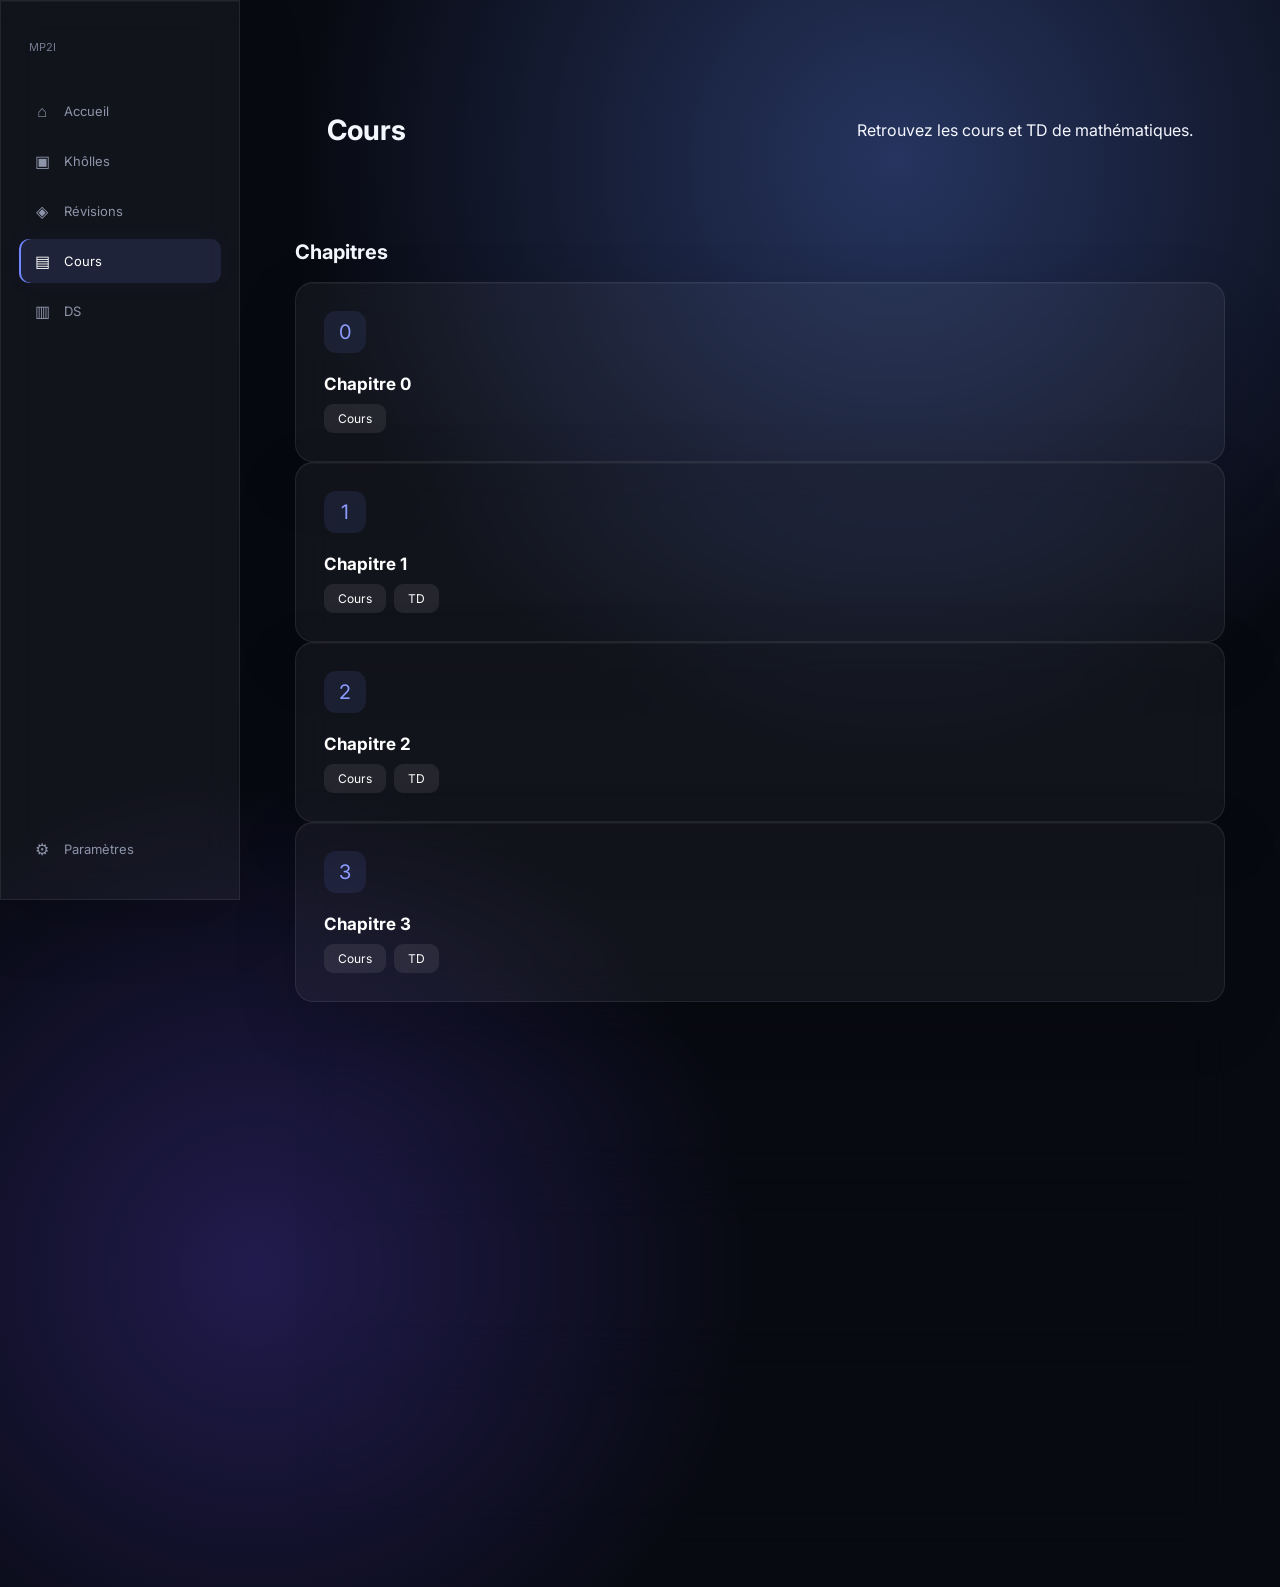
==== cours.html @ 66162365 "Finalisation de la mise à jour des cours de maths." ====
<!DOCTYPE html>
<html lang="fr">
<head>
    <meta charset="UTF-8">
    <meta name="viewport" content="width=device-width, initial-scale=1.0">
    <title>Cours — MP2I</title>
    <link rel="stylesheet" href="style.css">
</head>

<body>

    <aside class="sidebar glass">

        <div class="logo">
            <span>MP2I</span>
        </div>

        <nav>

            <a href="index.html">
                <span>⌂</span>
                Accueil
            </a>

            <a href="kholle.html">
                <span>▣</span>
                Khôlles
            </a>

            <a href="revisions.html">
                <span>◈</span>
                Révisions
            </a>

            <a class="active" href="cours.html">
                <span>▤</span>
                Cours
            </a>

            <a href="ds.html">
                <span>▥</span>
                DS
            </a>

        </nav>

        <div class="sidebar-bottom">

            <a href="#" id="settingsButton">
                <span>⚙</span>
                Paramètres
            </a>

        </div>

    </aside>


    <main class="main-content">

        <div class="welcome">
            <h1>Cours</h1>
            <p>
                Retrouvez les cours et TD de mathématiques.
            </p>
        </div>

        <section>

            <div class="section-header">
                <h2>Chapitres</h2>
            </div>

            <div id="cours-container" class="dashboard-grid">

                <div class="glass loading-card">
                    Chargement des cours...
                </div>

            </div>

        </section>

    </main>


    <div id="themePanel" class="theme-panel glass">

        <h3>Thème</h3>

        <button onclick="setTheme('purple')">
            <span class="theme-dot purple"></span>
            Violet
        </button>

        <button onclick="setTheme('red')">
            <span class="theme-dot red"></span>
            Rouge
        </button>

        <button onclick="setTheme('green')">
            <span class="theme-dot green"></span>
            Vert
        </button>

    </div>


    <script>

        const settingsButton =
            document.getElementById("settingsButton");

        const themePanel =
            document.getElementById("themePanel");


        if (settingsButton && themePanel) {

            settingsButton.addEventListener(
                "click",
                function(event) {

                    event.preventDefault();

                    themePanel.classList.toggle("show");

                }
            );

        }


        function setTheme(theme) {

            document.body.classList.remove(
                "theme-purple",
                "theme-red",
                "theme-green"
            );

            document.body.classList.add(
                "theme-" + theme
            );

            localStorage.setItem(
                "theme",
                theme
            );

        }


        const savedTheme =
            localStorage.getItem("theme") || "purple";

        setTheme(savedTheme);


        /*
         * CHARGEMENT DES COURS
         */

        const container =
            document.getElementById("cours-container");


        fetch("programmes/cours/cours.json")

            .then(response => {

                if (!response.ok) {

                    throw new Error(
                        "cours.json introuvable"
                    );

                }

                return response.json();

            })

            .then(data => {

                container.innerHTML = "";


                if (
                    !data.programmes ||
                    data.programmes.length === 0
                ) {

                    container.innerHTML = `
                        <div class="glass loading-card">
                            Aucun cours disponible.
                        </div>
                    `;

                    return;

                }


                /*
                 * Regrouper les documents
                 * par chapitre
                 */

                const chapitres = {};


                data.programmes.forEach(
                    document => {

                        const chapitre =
                            document.chapitre;

                        if (!chapitres[chapitre]) {

                            chapitres[chapitre] = {};

                        }

                        chapitres[chapitre][
                            document.type
                        ] = document.url;

                    }
                );


                /*
                 * Trier les chapitres
                 */

                const liste =
                    Object.keys(chapitres)
                    .sort(
                        (a, b) => {

                            const numA =
                                parseInt(
                                    a.replace("ch", "")
                                );

                            const numB =
                                parseInt(
                                    b.replace("ch", "")
                                );

                            return numA - numB;

                        }
                    );


                /*
                 * Créer les cartes
                 */

                liste.forEach(
                    chapitre => {

                        const numero =
                            parseInt(
                                chapitre.replace("ch", "")
                            );


                        const card =
                            document.createElement("div");

                        card.className =
                            "dashboard-card glass";


                        card.innerHTML = `

                            <div class="card-icon">
                                ${numero}
                            </div>

                            <div class="card-content">

                                <h3>
                                    Chapitre ${numero}
                                </h3>

                                <div class="course-buttons">

                                    ${
                                        chapitres[chapitre].cours
                                        ?
                                        `
                                        <a
                                            class="mini-button"
                                            href="${chapitres[chapitre].cours}"
                                            target="_blank"
                                        >
                                            Cours
                                        </a>
                                        `
                                        :
                                        ""
                                    }

                                    ${
                                        chapitres[chapitre].td
                                        ?
                                        `
                                        <a
                                            class="mini-button"
                                            href="${chapitres[chapitre].td}"
                                            target="_blank"
                                        >
                                            TD
                                        </a>
                                        `
                                        :
                                        ""
                                    }

                                </div>

                            </div>

                        `;


                        container.appendChild(card);

                    }
                );

            })

            .catch(error => {

                console.error(error);

                container.innerHTML = `

                    <div class="glass loading-card">

                        Impossible de charger
                        les cours.

                    </div>

                `;

            });

    </script>

</body>
</html>
---- style.css ----
@import url('https://fonts.googleapis.com/css2?family=Inter:wght@400;500;600;700&display=swap');


* {
    box-sizing: border-box;
    margin: 0;
    padding: 0;
}


body {
    min-height: 100vh;

    font-family: "Inter", sans-serif;
    color: #f5f7ff;

    background:
        radial-gradient(circle at 70% 10%, #26345f 0%, transparent 35%),
        radial-gradient(circle at 20% 80%, #211b4d 0%, transparent 30%),
        #080a12;

    display: flex;
}


/* =========================
   SIDEBAR
========================= */

.sidebar {
    width: 240px;
    height: 100vh;

    position: fixed;
    left: 0;
    top: 0;

    padding: 28px 18px;

    background: rgba(8, 10, 18, 0.72);
    border-right: 1px solid rgba(255, 255, 255, 0.08);

    backdrop-filter: blur(20px);

    display: flex;
    flex-direction: column;
}


.logo {
    display: flex;
    align-items: center;
    gap: 12px;

    padding: 8px 10px 35px;
}


.logo-icon {
    width: 38px;
    height: 38px;

    display: grid;
    place-items: center;

    border-radius: 11px;

    background: linear-gradient(135deg, #7187ff, #8d5cff);

    font-weight: 700;

    box-shadow: 0 0 25px rgba(113, 135, 255, 0.3);
}


.logo strong {
    display: block;
    font-size: 15px;
}


.logo span {
    display: block;

    margin-top: 3px;

    font-size: 11px;
    color: #737a91;
}


nav {
    display: flex;
    flex-direction: column;
    gap: 6px;
}


nav a,
.sidebar-bottom a {
    display: flex;
    align-items: center;
    gap: 13px;

    padding: 12px 14px;

    border-radius: 10px;

    color: #8e94aa;
    text-decoration: none;

    font-size: 13px;

    transition: 0.2s;
}


nav a span,
.sidebar-bottom span {
    width: 18px;

    text-align: center;

    font-size: 16px;
}


nav a:hover,
.sidebar-bottom a:hover {
    background: rgba(255, 255, 255, 0.05);
    color: white;
}


nav a.active {
    color: white;

    background: rgba(113, 135, 255, 0.13);

    box-shadow:
        inset 2px 0 0 #7187ff,
        0 0 25px rgba(113, 135, 255, 0.04);
}


.sidebar-bottom {
    margin-top: auto;
}


/* =========================
   MAIN
========================= */

main {
    width: calc(100% - 240px);

    margin-left: 240px;

    padding: 45px 55px;

    max-width: 1400px;
}


.topbar {
    display: flex;
    align-items: center;
    justify-content: space-between;

    margin-bottom: 35px;
}


.eyebrow {
    margin-bottom: 7px;

    font-size: 10px;
    font-weight: 600;

    letter-spacing: 2px;

    color: #727a94;
}


h1 {
    font-size: 28px;
}


.profile {
    display: flex;
    align-items: center;
    gap: 10px;

    color: #b7bdd0;

    font-size: 13px;
}


.avatar {
    width: 35px;
    height: 35px;

    display: grid;
    place-items: center;

    border-radius: 50%;

    background: linear-gradient(135deg, #7187ff, #8d5cff);

    font-weight: 600;
}


/* =========================
   GLASS
========================= */

.glass {
    background: rgba(255, 255, 255, 0.045);

    border: 1px solid rgba(255, 255, 255, 0.08);

    backdrop-filter: blur(20px);

    box-shadow:
        0 20px 60px rgba(0, 0, 0, 0.18),
        inset 0 1px rgba(255, 255, 255, 0.03);
}


/* =========================
   WELCOME
========================= */

.welcome {
    min-height: 170px;

    padding: 32px;

    border-radius: 20px;

    display: flex;
    align-items: center;
    justify-content: space-between;

    margin-bottom: 25px;
}


.welcome h2 {
    font-size: 22px;

    margin-bottom: 10px;
}


.muted {
    color: #7f869c;
    font-size: 13px;
}


.status {
    padding: 9px 14px;

    border-radius: 30px;

    background: rgba(113, 135, 255, 0.1);

    color: #9aa9ff;

    font-size: 11px;
}


.status span {
    display: inline-block;

    width: 6px;
    height: 6px;

    margin-right: 6px;

    border-radius: 50%;

    background: #7187ff;

    box-shadow: 0 0 10px #7187ff;
}


/* =========================
   CARDS
========================= */

.grid {
    display: grid;

    grid-template-columns: repeat(2, 1fr);

    gap: 18px;
}


.dashboard-card {
    min-height: 180px;

    padding: 28px;
    padding-right: 55px;

    border-radius: 18px;

    text-decoration: none;
    color: white;

    position: relative;

    display: flex;
    flex-direction: column;
    justify-content: space-between;

    transition:
        transform 0.25s,
        background 0.25s,
        border-color 0.25s;
}


.dashboard-card:hover {
    transform: translateY(-4px);

    background: rgba(255, 255, 255, 0.075);

    border-color: rgba(113, 135, 255, 0.35);
}


.card-icon {
    width: 42px;
    height: 42px;

    display: grid;
    place-items: center;

    border-radius: 12px;

    background: rgba(113, 135, 255, 0.1);

    color: #8d9cff;

    font-size: 20px;
}


.dashboard-card h3 {
    margin-bottom: 7px;

    font-size: 17px;
}


.dashboard-card p {
    max-width: 300px;

    color: #777f95;

    font-size: 12px;
    line-height: 1.6;
}


.arrow {
    position: absolute;

    right: 25px;
    bottom: 25px;

    color: #656d84;

    font-size: 20px;

    transition: 0.2s;
}


.dashboard-card:hover .arrow {
    color: #9aa9ff;
    transform: translateX(4px);
}


/* =========================
   FOOTER
========================= */

footer {
    margin-top: 40px;

    text-align: center;

    color: #4e5569;

    font-size: 10px;
}


/* =========================
   MOBILE
========================= */

@media (max-width: 700px) {

    .sidebar {
        width: 70px;

        padding: 20px 10px;
    }

    .logo {
        justify-content: center;
        padding-bottom: 25px;
    }

    .logo > div:not(.logo-icon) {
        display: none;
    }

    nav a,
    .sidebar-bottom a {
        justify-content: center;
        padding: 13px;
    }

    nav a {
        font-size: 0;
    }

    nav a span {
        font-size: 17px;
    }

    .sidebar-bottom a {
        font-size: 0;
    }

    main {
        width: calc(100% - 70px);

        margin-left: 70px;

        padding: 25px 18px;
    }

    .topbar {
        margin-bottom: 25px;
    }

    h1 {
        font-size: 22px;
    }

    .profile span {
        display: none;
    }

    .welcome {
        padding: 24px;

        align-items: flex-start;
        gap: 20px;

        flex-direction: column;
    }

    .welcome h2 {
        font-size: 18px;
    }

    .grid {
        grid-template-columns: 1fr;
    }

    .dashboard-card {
        min-height: 160px;
    }
}
    /* =========================
   THEMES
========================= */

body.theme-red {
    background:
        radial-gradient(circle at 70% 10%, #5f2626 0%, transparent 35%),
        radial-gradient(circle at 20% 80%, #4d1b2b 0%, transparent 30%),
        #080a12;
}

body.theme-red .logo-icon {
    background: linear-gradient(135deg, #ff6262, #ff3d81);
}

body.theme-red nav a.active {
    background: rgba(255, 80, 80, 0.13);
    box-shadow:
        inset 2px 0 0 #ff6262,
        0 0 25px rgba(255, 80, 80, 0.04);
}

body.theme-red .card-icon {
    background: rgba(255, 80, 80, 0.1);
    color: #ff8585;
}

body.theme-red .dashboard-card:hover {
    border-color: rgba(255, 80, 80, 0.35);
}

body.theme-red .status {
    background: rgba(255, 80, 80, 0.1);
    color: #ff9999;
}

body.theme-red .status span {
    background: #ff6262;
    box-shadow: 0 0 10px #ff6262;
}


/* VIOLET */

body.theme-purple {
    background:
        radial-gradient(circle at 70% 10%, #26345f 0%, transparent 35%),
        radial-gradient(circle at 20% 80%, #211b4d 0%, transparent 30%),
        #080a12;
}


/* VERT */

body.theme-green {
    background:
        radial-gradient(circle at 70% 10%, #164b3d 0%, transparent 35%),
        radial-gradient(circle at 20% 80%, #183d32 0%, transparent 30%),
        #080a12;
}

body.theme-green .logo-icon {
    background: linear-gradient(135deg, #45d6a3, #21a179);
}

body.theme-green nav a.active {
    background: rgba(45, 210, 160, 0.13);
    box-shadow:
        inset 2px 0 0 #45d6a3,
        0 0 25px rgba(45, 210, 160, 0.04);
}

body.theme-green .card-icon {
    background: rgba(45, 210, 160, 0.1);
    color: #64ddb1;
}

body.theme-green .dashboard-card:hover {
    border-color: rgba(45, 210, 160, 0.35);
}

body.theme-green .status {
    background: rgba(45, 210, 160, 0.1);
    color: #6ee5bc;
}

body.theme-green .status span {
    background: #45d6a3;
    box-shadow: 0 0 10px #45d6a3;
}
.theme-panel {
    display: none;

    margin-top: 20px;
    padding: 22px;

    border-radius: 16px;

    max-width: 400px;
}

.theme-panel.show {
    display: block;
}

.theme-panel h3 {
    margin-bottom: 15px;
}

.theme-buttons {
    display: flex;
    gap: 10px;
    flex-wrap: wrap;
}

.theme-buttons button {
    display: flex;
    align-items: center;
    gap: 8px;

    padding: 9px 13px;

    border: 1px solid rgba(255,255,255,0.08);
    border-radius: 9px;

    background: rgba(255,255,255,0.04);

    color: #cdd1df;

    cursor: pointer;
}

.theme-buttons button:hover {
    background: rgba(255,255,255,0.09);
}

.theme-dot {
    width: 9px;
    height: 9px;
    border-radius: 50%;
}

.theme-dot.purple {
    background: #3a57f9;
}

.theme-dot.red {
    background: #da1c1c;
}

.theme-dot.green {
    background: #1ae19b;
}
.section-header {
    margin-bottom: 18px;
}

.section-header h2 {
    font-size: 20px;
}

.loading-card {
    padding: 28px;
    border-radius: 18px;
    color: #8e94aa;
    font-size: 13px;
}
.course-buttons {
    display: flex;
    gap: 8px;
    margin-top: 10px;
}

.mini-button {
    display: inline-flex;
    align-items: center;
    justify-content: center;

    padding: 7px 14px;

    border-radius: 9px;

    background: rgba(255, 255, 255, 0.08);

    color: white;

    text-decoration: none;

    font-size: 12px;

    transition: 0.2s;
}

.mini-button:hover {
    background: rgba(255, 255, 255, 0.16);
    transform: translateY(-1px);
}
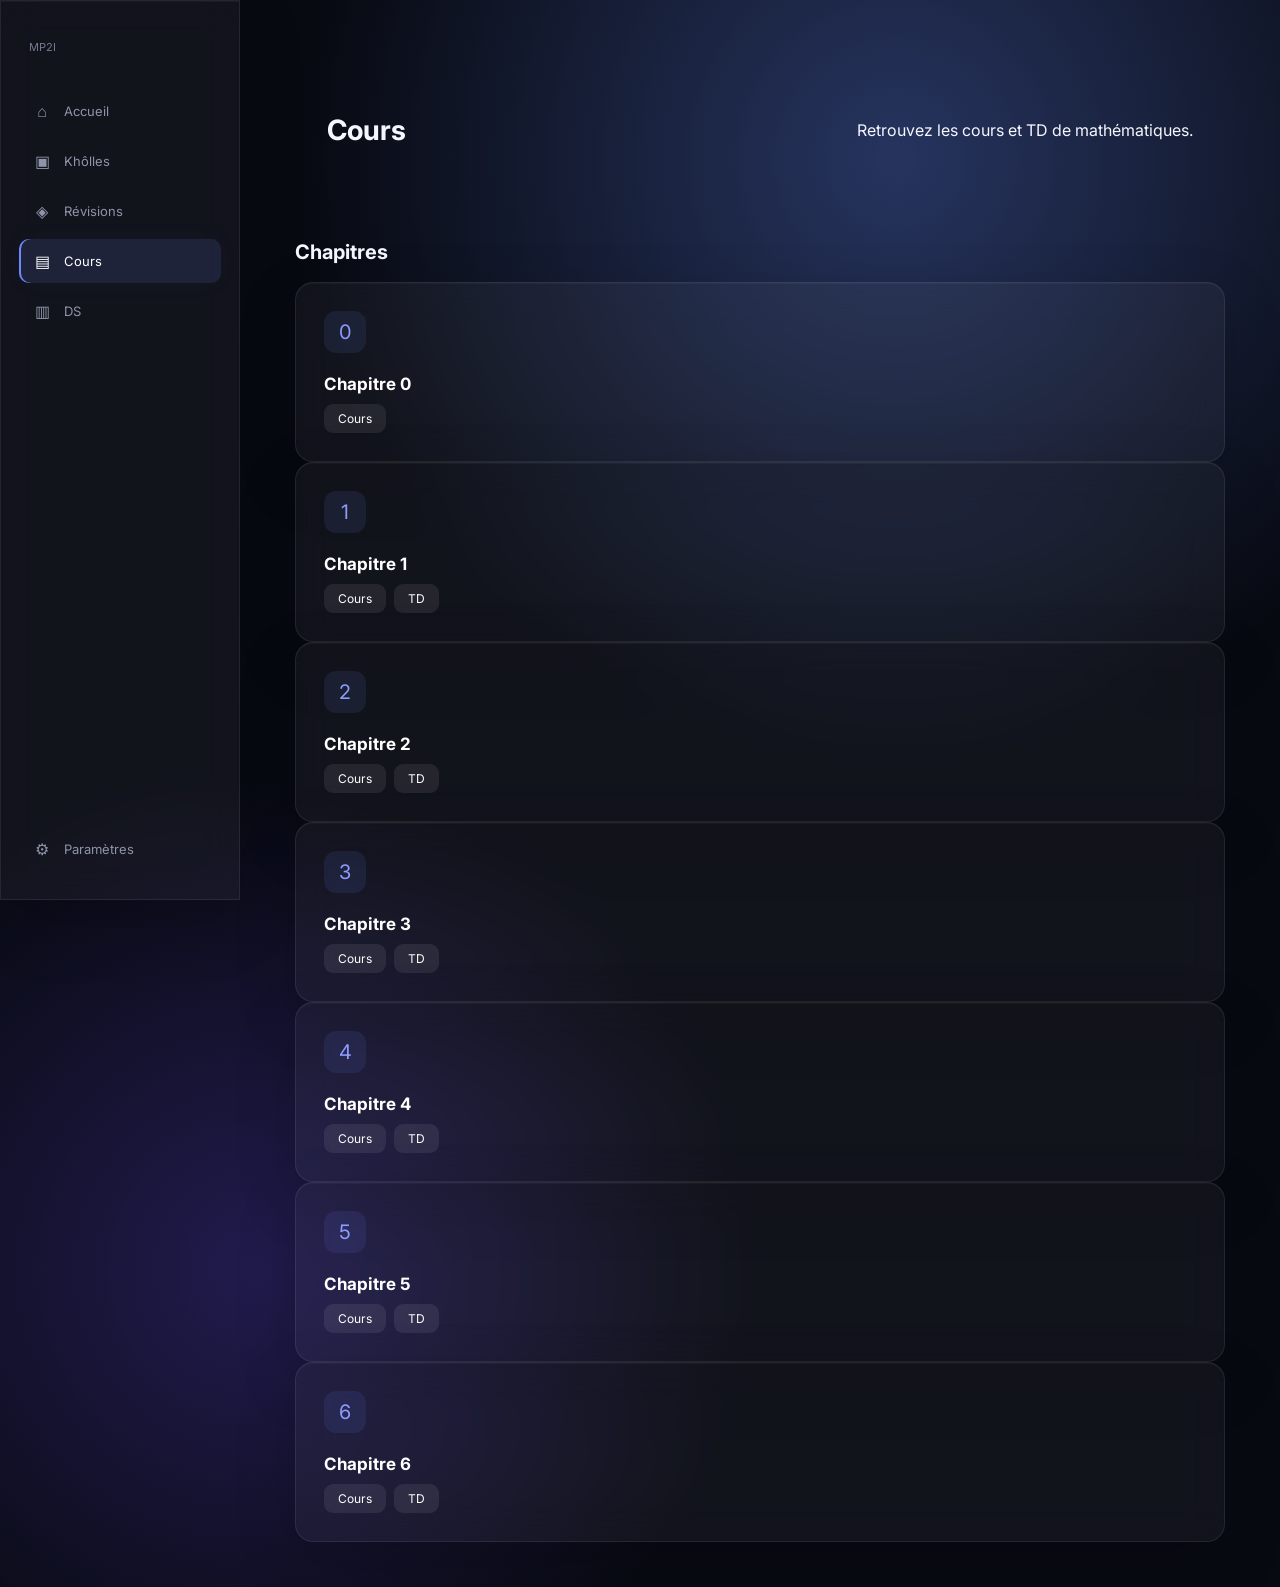
==== commit c7bcb0a1: "final fix ?" ====
--- a/cours.html
+++ b/cours.html
@@ -295,7 +295,7 @@
                                         `
                                         <a
                                             class="mini-button"
-                                            href="${chapitres[chapitre].cours}"
+                                            href="programmes/cours/${chapitres[chapitre].cours}"
                                             target="_blank"
                                         >
                                             Cours
@@ -311,7 +311,7 @@
                                         `
                                         <a
                                             class="mini-button"
-                                            href="${chapitres[chapitre].td}"
+                                            href="programmes/cours/${chapitres[chapitre].td}"
                                             target="_blank"
                                         >
                                             TD
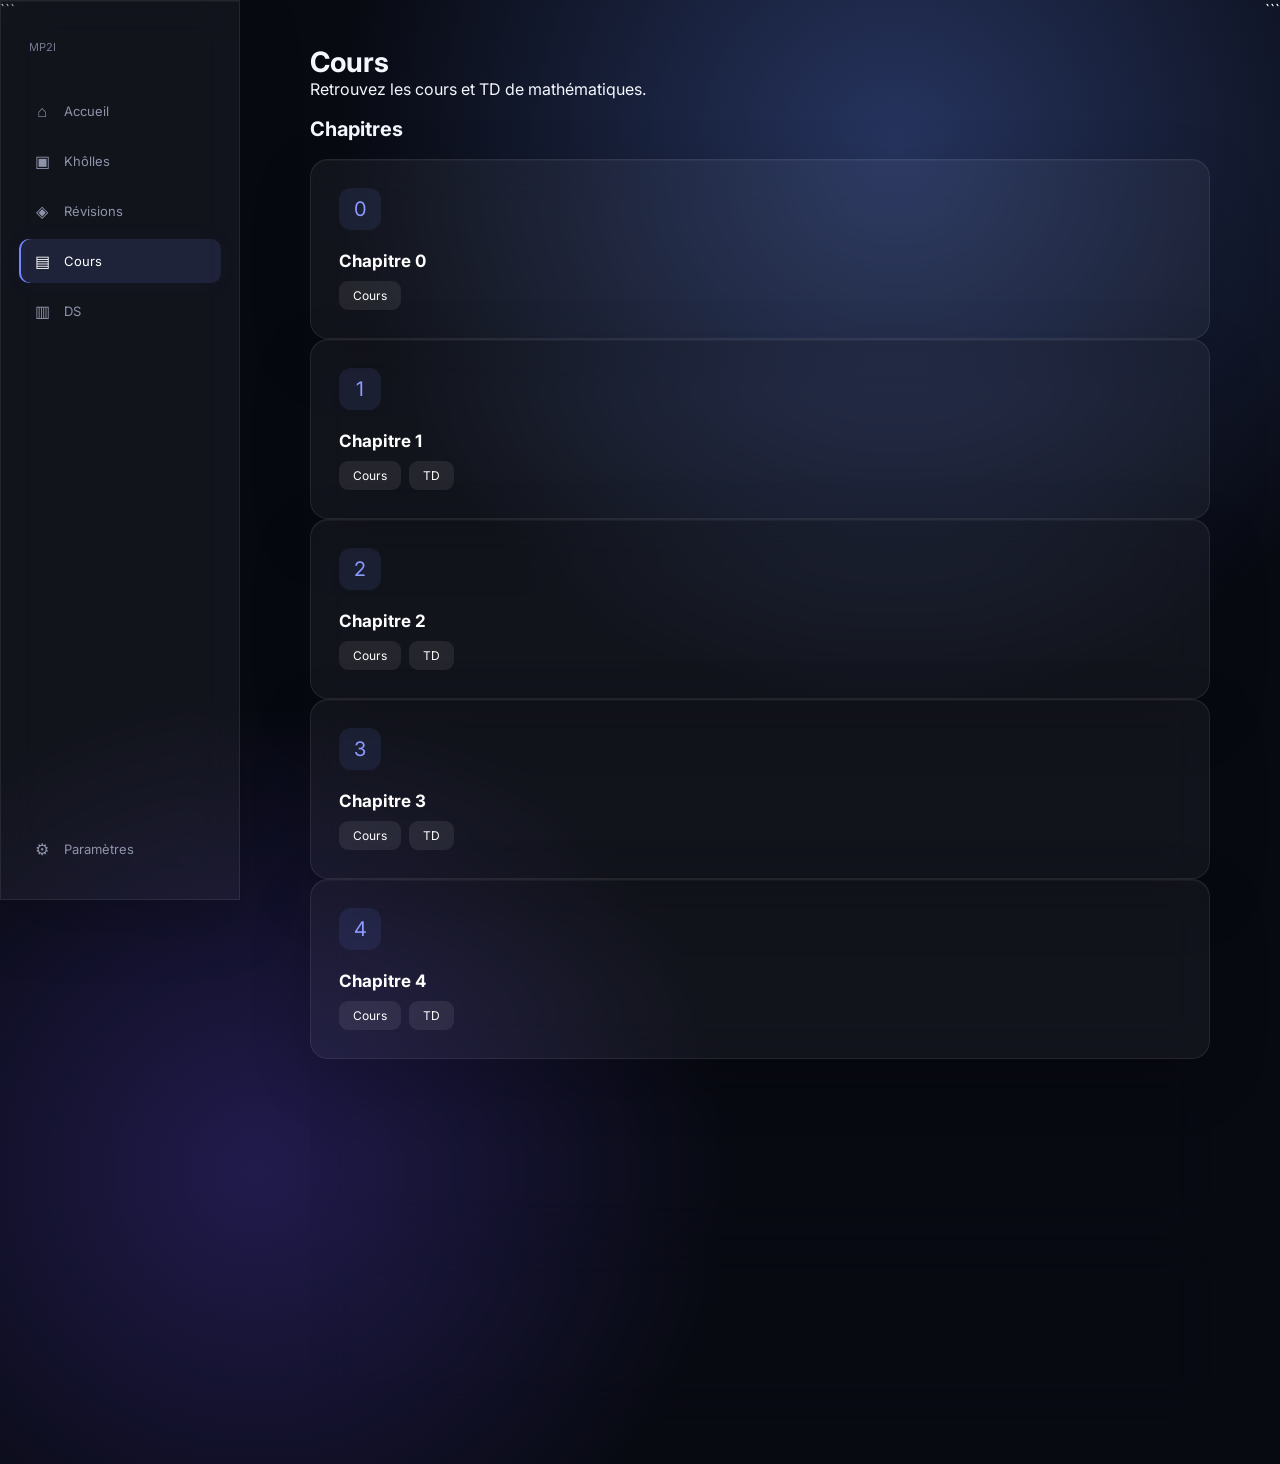
==== commit 13119259: "Style fixv1" ====
--- a/cours.html
+++ b/cours.html
@@ -1,4 +1,5 @@
 <!DOCTYPE html>
+
 <html lang="fr">
 <head>
     <meta charset="UTF-8">
@@ -9,350 +10,351 @@
 
 <body>
 
-    <aside class="sidebar glass">
-
-        <div class="logo">
-            <span>MP2I</span>
+```
+<aside class="sidebar glass">
+
+    <div class="logo">
+        <span>MP2I</span>
+    </div>
+
+    <nav>
+
+        <a href="index.html">
+            <span>⌂</span>
+            Accueil
+        </a>
+
+        <a href="kholle.html">
+            <span>▣</span>
+            Khôlles
+        </a>
+
+        <a href="revisions.html">
+            <span>◈</span>
+            Révisions
+        </a>
+
+        <a class="active" href="cours.html">
+            <span>▤</span>
+            Cours
+        </a>
+
+        <a href="ds.html">
+            <span>▥</span>
+            DS
+        </a>
+
+    </nav>
+
+    <div class="sidebar-bottom">
+
+        <a href="#" id="settingsButton">
+            <span>⚙</span>
+            Paramètres
+        </a>
+
+    </div>
+
+</aside>
+
+
+<main class="main-content">
+
+    <div class="section-header">
+        <h1>Cours</h1>
+        <p>Retrouvez les cours et TD de mathématiques.</p>
+    </div>
+
+
+    <section>
+
+        <div class="section-header">
+            <h2>Chapitres</h2>
         </div>
 
-        <nav>
-
-            <a href="index.html">
-                <span>⌂</span>
-                Accueil
-            </a>
-
-            <a href="kholle.html">
-                <span>▣</span>
-                Khôlles
-            </a>
-
-            <a href="revisions.html">
-                <span>◈</span>
-                Révisions
-            </a>
-
-            <a class="active" href="cours.html">
-                <span>▤</span>
-                Cours
-            </a>
-
-            <a href="ds.html">
-                <span>▥</span>
-                DS
-            </a>
-
-        </nav>
-
-        <div class="sidebar-bottom">
-
-            <a href="#" id="settingsButton">
-                <span>⚙</span>
-                Paramètres
-            </a>
+        <div id="cours-container" class="dashboard-grid">
+
+            <div class="glass loading-card">
+                Chargement des cours...
+            </div>
 
         </div>
 
-    </aside>
-
-
-    <main class="main-content">
-
-        <div class="welcome">
-            <h1>Cours</h1>
-            <p>
-                Retrouvez les cours et TD de mathématiques.
-            </p>
-        </div>
-
-        <section>
-
-            <div class="section-header">
-                <h2>Chapitres</h2>
-            </div>
-
-            <div id="cours-container" class="dashboard-grid">
-
-                <div class="glass loading-card">
-                    Chargement des cours...
-                </div>
-
-            </div>
-
-        </section>
-
-    </main>
-
-
-    <div id="themePanel" class="theme-panel glass">
-
-        <h3>Thème</h3>
-
-        <button onclick="setTheme('purple')">
-            <span class="theme-dot purple"></span>
-            Violet
-        </button>
-
-        <button onclick="setTheme('red')">
-            <span class="theme-dot red"></span>
-            Rouge
-        </button>
-
-        <button onclick="setTheme('green')">
-            <span class="theme-dot green"></span>
-            Vert
-        </button>
-
-    </div>
-
-
-    <script>
-
-        const settingsButton =
-            document.getElementById("settingsButton");
-
-        const themePanel =
-            document.getElementById("themePanel");
-
-
-        if (settingsButton && themePanel) {
-
-            settingsButton.addEventListener(
-                "click",
-                function(event) {
-
-                    event.preventDefault();
-
-                    themePanel.classList.toggle("show");
+    </section>
+
+</main>
+
+
+<div id="themePanel" class="theme-panel glass">
+
+    <h3>Thème</h3>
+
+    <button onclick="setTheme('purple')">
+        <span class="theme-dot purple"></span>
+        Violet
+    </button>
+
+    <button onclick="setTheme('red')">
+        <span class="theme-dot red"></span>
+        Rouge
+    </button>
+
+    <button onclick="setTheme('green')">
+        <span class="theme-dot green"></span>
+        Vert
+    </button>
+
+</div>
+
+
+<script>
+
+    const settingsButton =
+        document.getElementById("settingsButton");
+
+    const themePanel =
+        document.getElementById("themePanel");
+
+
+    if (settingsButton && themePanel) {
+
+        settingsButton.addEventListener(
+            "click",
+            function(event) {
+
+                event.preventDefault();
+
+                themePanel.classList.toggle("show");
+
+            }
+        );
+
+    }
+
+
+    function setTheme(theme) {
+
+        document.body.classList.remove(
+            "theme-purple",
+            "theme-red",
+            "theme-green"
+        );
+
+        document.body.classList.add(
+            "theme-" + theme
+        );
+
+        localStorage.setItem(
+            "theme",
+            theme
+        );
+
+    }
+
+
+    const savedTheme =
+        localStorage.getItem("theme") || "purple";
+
+    setTheme(savedTheme);
+
+
+    /*
+     * CHARGEMENT DES COURS
+     */
+
+    const container =
+        document.getElementById("cours-container");
+
+
+    fetch("programmes/cours/cours.json")
+
+        .then(response => {
+
+            if (!response.ok) {
+
+                throw new Error(
+                    "cours.json introuvable"
+                );
+
+            }
+
+            return response.json();
+
+        })
+
+        .then(data => {
+
+            container.innerHTML = "";
+
+
+            if (
+                !data.programmes ||
+                data.programmes.length === 0
+            ) {
+
+                container.innerHTML = `
+                    <div class="glass loading-card">
+                        Aucun cours disponible.
+                    </div>
+                `;
+
+                return;
+
+            }
+
+
+            /*
+             * Regrouper les documents
+             * par chapitre
+             */
+
+            const chapitres = {};
+
+
+            data.programmes.forEach(
+                document => {
+
+                    const chapitre =
+                        document.chapitre;
+
+                    if (!chapitres[chapitre]) {
+
+                        chapitres[chapitre] = {};
+
+                    }
+
+                    chapitres[chapitre][
+                        document.type
+                    ] = document.url;
 
                 }
             );
 
-        }
-
-
-        function setTheme(theme) {
-
-            document.body.classList.remove(
-                "theme-purple",
-                "theme-red",
-                "theme-green"
-            );
-
-            document.body.classList.add(
-                "theme-" + theme
-            );
-
-            localStorage.setItem(
-                "theme",
-                theme
-            );
-
-        }
-
-
-        const savedTheme =
-            localStorage.getItem("theme") || "purple";
-
-        setTheme(savedTheme);
-
-
-        /*
-         * CHARGEMENT DES COURS
-         */
-
-        const container =
-            document.getElementById("cours-container");
-
-
-        fetch("programmes/cours/cours.json")
-
-            .then(response => {
-
-                if (!response.ok) {
-
-                    throw new Error(
-                        "cours.json introuvable"
-                    );
-
-                }
-
-                return response.json();
-
-            })
-
-            .then(data => {
-
-                container.innerHTML = "";
-
-
-                if (
-                    !data.programmes ||
-                    data.programmes.length === 0
-                ) {
-
-                    container.innerHTML = `
-                        <div class="glass loading-card">
-                            Aucun cours disponible.
-                        </div>
-                    `;
-
-                    return;
-
-                }
-
-
-                /*
-                 * Regrouper les documents
-                 * par chapitre
-                 */
-
-                const chapitres = {};
-
-
-                data.programmes.forEach(
-                    document => {
-
-                        const chapitre =
-                            document.chapitre;
-
-                        if (!chapitres[chapitre]) {
-
-                            chapitres[chapitre] = {};
-
-                        }
-
-                        chapitres[chapitre][
-                            document.type
-                        ] = document.url;
+
+            /*
+             * Trier les chapitres
+             */
+
+            const liste =
+                Object.keys(chapitres)
+                .sort(
+                    (a, b) => {
+
+                        const numA =
+                            parseInt(
+                                a.replace("ch", "")
+                            );
+
+                        const numB =
+                            parseInt(
+                                b.replace("ch", "")
+                            );
+
+                        return numA - numB;
 
                     }
                 );
 
 
-                /*
-                 * Trier les chapitres
-                 */
-
-                const liste =
-                    Object.keys(chapitres)
-                    .sort(
-                        (a, b) => {
-
-                            const numA =
-                                parseInt(
-                                    a.replace("ch", "")
-                                );
-
-                            const numB =
-                                parseInt(
-                                    b.replace("ch", "")
-                                );
-
-                            return numA - numB;
-
-                        }
-                    );
-
-
-                /*
-                 * Créer les cartes
-                 */
-
-                liste.forEach(
-                    chapitre => {
-
-                        const numero =
-                            parseInt(
-                                chapitre.replace("ch", "")
-                            );
-
-
-                        const card =
-                            document.createElement("div");
-
-                        card.className =
-                            "dashboard-card glass";
-
-
-                        card.innerHTML = `
-
-                            <div class="card-icon">
-                                ${numero}
+            /*
+             * Créer les cartes
+             */
+
+            liste.forEach(
+                chapitre => {
+
+                    const numero =
+                        parseInt(
+                            chapitre.replace("ch", "")
+                        );
+
+
+                    const card =
+                        document.createElement("div");
+
+                    card.className =
+                        "dashboard-card glass";
+
+
+                    card.innerHTML = `
+
+                        <div class="card-icon">
+                            ${numero}
+                        </div>
+
+                        <div class="card-content">
+
+                            <h3>
+                                Chapitre ${numero}
+                            </h3>
+
+                            <div class="course-buttons">
+
+                                ${
+                                    chapitres[chapitre].cours
+                                    ?
+                                    `
+                                    <a
+                                        class="mini-button"
+                                        href="programmes/cours/${chapitres[chapitre].cours}"
+                                        target="_blank"
+                                    >
+                                        Cours
+                                    </a>
+                                    `
+                                    :
+                                    ""
+                                }
+
+                                ${
+                                    chapitres[chapitre].td
+                                    ?
+                                    `
+                                    <a
+                                        class="mini-button"
+                                        href="programmes/cours/${chapitres[chapitre].td}"
+                                        target="_blank"
+                                    >
+                                        TD
+                                    </a>
+                                    `
+                                    :
+                                    ""
+                                }
+
                             </div>
 
-                            <div class="card-content">
-
-                                <h3>
-                                    Chapitre ${numero}
-                                </h3>
-
-                                <div class="course-buttons">
-
-                                    ${
-                                        chapitres[chapitre].cours
-                                        ?
-                                        `
-                                        <a
-                                            class="mini-button"
-                                            href="programmes/cours/${chapitres[chapitre].cours}"
-                                            target="_blank"
-                                        >
-                                            Cours
-                                        </a>
-                                        `
-                                        :
-                                        ""
-                                    }
-
-                                    ${
-                                        chapitres[chapitre].td
-                                        ?
-                                        `
-                                        <a
-                                            class="mini-button"
-                                            href="programmes/cours/${chapitres[chapitre].td}"
-                                            target="_blank"
-                                        >
-                                            TD
-                                        </a>
-                                        `
-                                        :
-                                        ""
-                                    }
-
-                                </div>
-
-                            </div>
-
-                        `;
-
-
-                        container.appendChild(card);
-
-                    }
-                );
-
-            })
-
-            .catch(error => {
-
-                console.error(error);
-
-                container.innerHTML = `
-
-                    <div class="glass loading-card">
-
-                        Impossible de charger
-                        les cours.
-
-                    </div>
-
-                `;
-
-            });
-
-    </script>
+                        </div>
+
+                    `;
+
+
+                    container.appendChild(card);
+
+                }
+            );
+
+        })
+
+        .catch(error => {
+
+            console.error(error);
+
+            container.innerHTML = `
+
+                <div class="glass loading-card">
+
+                    Impossible de charger
+                    les cours.
+
+                </div>
+
+            `;
+
+        });
+
+</script>
+```
 
 </body>
-</html>+</html>
--- a/style.css
+++ b/style.css
@@ -209,7 +209,7 @@
 
     border-radius: 50%;
 
-    background: linear-gradient(135deg, #7187ff, #8d5cff);
+    background: linear-gradient(135deg, #a00000, #ff0000);
 
     font-weight: 600;
 }
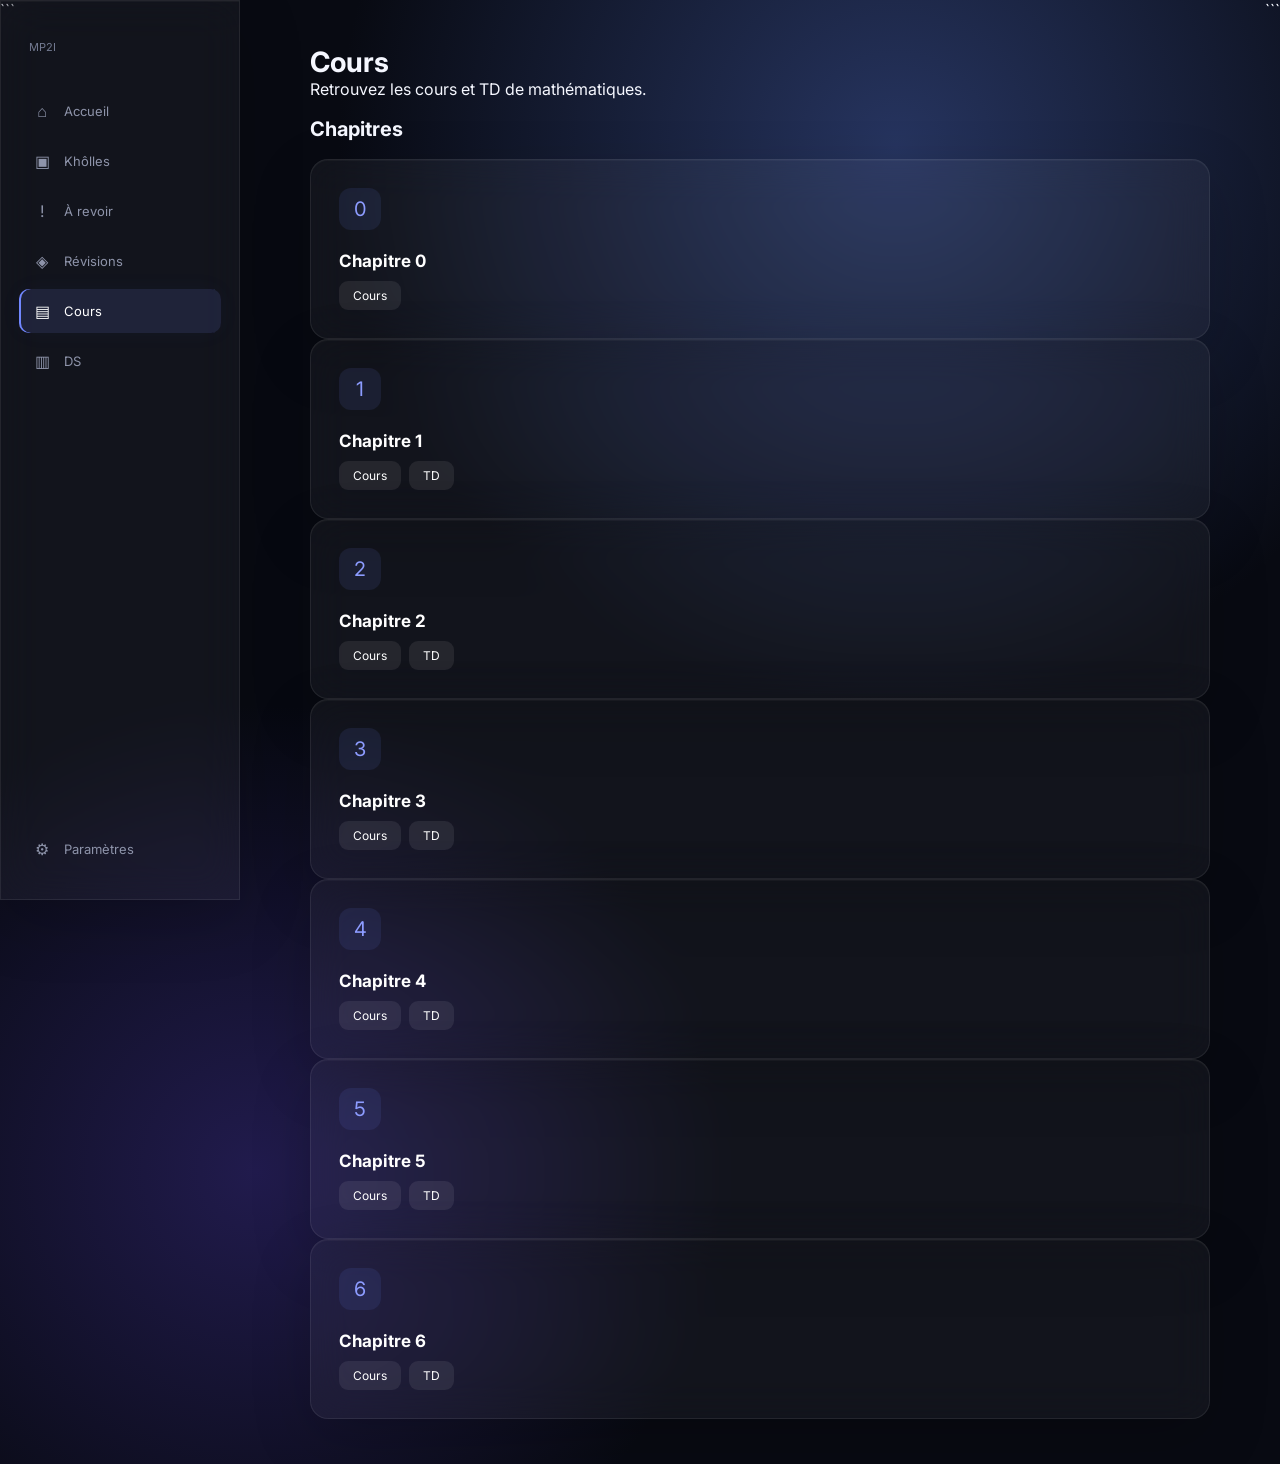
==== commit b5e7f349: "Added new "A revoir" feature to the dashboard menu" ====
--- a/cours.html
+++ b/cours.html
@@ -28,7 +28,10 @@
             <span>▣</span>
             Khôlles
         </a>
-
+        <a href="revoir.html">
+            <span>!</span>
+             À revoir
+        </a>
         <a href="revisions.html">
             <span>◈</span>
             Révisions
--- a/style.css
+++ b/style.css
@@ -684,4 +684,457 @@
 .mini-button:hover {
     background: rgba(255, 255, 255, 0.16);
     transform: translateY(-1px);
+}
+.global-search {
+    position: relative;
+    margin: 25px 0;
+}
+
+.global-search input {
+    width: 100%;
+    box-sizing: border-box;
+
+    padding: 14px 18px;
+
+    border: 1px solid rgba(255, 255, 255, 0.08);
+    border-radius: 14px;
+
+    background: rgba(255, 255, 255, 0.06);
+    backdrop-filter: blur(12px);
+
+    color: white;
+    font-size: 14px;
+
+    outline: none;
+}
+
+.global-search input::placeholder {
+    color: #8e94aa;
+}
+
+.global-search input:focus {
+    border-color: rgba(255, 255, 255, 0.18);
+}
+
+.search-results {
+    position: absolute;
+
+    top: calc(100% + 8px);
+    left: 0;
+    right: 0;
+
+    z-index: 100;
+
+    display: none;
+
+    max-height: 400px;
+    overflow-y: auto;
+
+    padding: 8px;
+
+    border-radius: 14px;
+
+    background: rgba(20, 20, 30, 0.95);
+    backdrop-filter: blur(20px);
+
+    border: 1px solid rgba(255, 255, 255, 0.08);
+}
+
+.search-results.show {
+    display: block;
+}
+
+.search-result {
+    display: flex;
+    align-items: center;
+    gap: 12px;
+
+    padding: 12px;
+
+    border-radius: 10px;
+
+    color: white;
+    text-decoration: none;
+
+    transition: 0.15s;
+}
+
+.search-result:hover {
+    background: rgba(255, 255, 255, 0.08);
+}
+
+.search-result-type {
+    font-size: 11px;
+    color: #8e94aa;
+}
+
+.search-result-title {
+    font-size: 14px;
+}
+/* ================================
+   MOBILE
+================================ */
+
+/* =========================
+   MOBILE
+========================= */
+
+@media screen and (max-width: 700px) {
+
+    html,
+    body {
+        width: 100%;
+        min-width: 0;
+        overflow-x: hidden;
+    }
+
+    body {
+        display: block;
+        padding-bottom: 78px;
+    }
+
+
+    /* =========================
+       CONTENU
+    ========================= */
+
+    main {
+        display: block;
+
+        width: 100%;
+        max-width: none;
+
+        margin: 0;
+        padding: 20px 14px 30px;
+    }
+
+
+    /* =========================
+       BARRE DE NAVIGATION
+    ========================= */
+
+    .sidebar {
+        position: fixed;
+
+        top: auto;
+        right: 0;
+        bottom: 0;
+        left: 0;
+
+        width: 100%;
+        height: 70px;
+
+        margin: 0;
+        padding: 5px 8px;
+
+        box-sizing: border-box;
+
+        display: block;
+
+        z-index: 9999;
+
+        background: rgba(8, 10, 18, 0.94);
+
+        border: 0;
+        border-top: 1px solid rgba(255, 255, 255, 0.08);
+
+        backdrop-filter: blur(20px);
+    }
+
+
+    /* Logo invisible */
+
+    .sidebar .logo {
+        display: none;
+    }
+
+
+    /* Navigation horizontale */
+
+    .sidebar nav {
+        width: 100%;
+        height: 60px;
+
+        display: flex;
+        flex-direction: row;
+
+        align-items: center;
+        justify-content: space-around;
+
+        gap: 2px;
+    }
+
+
+    .sidebar nav a {
+        width: auto;
+        height: 56px;
+
+        flex: 1;
+
+        display: flex;
+        flex-direction: column;
+
+        align-items: center;
+        justify-content: center;
+
+        gap: 4px;
+
+        padding: 4px;
+
+        border-radius: 12px;
+
+        font-size: 10px;
+
+        color: #8e94aa;
+    }
+
+
+    .sidebar nav a span {
+        width: auto;
+
+        font-size: 18px;
+
+        line-height: 1;
+    }
+
+
+    .sidebar nav a.active {
+        box-shadow: none;
+    }
+
+
+    /* Paramètres cachés */
+
+    .sidebar-bottom {
+        display: none;
+    }
+
+
+    /* =========================
+       HEADER
+    ========================= */
+
+    .topbar {
+        width: 100%;
+
+        margin-bottom: 20px;
+    }
+
+    h1 {
+        font-size: 23px;
+    }
+
+    .profile span {
+        display: none;
+    }
+
+
+    /* =========================
+       RECHERCHE
+    ========================= */
+
+    .global-search {
+        width: 100%;
+
+        margin: 0 0 18px;
+
+        position: relative;
+
+        z-index: 100;
+    }
+
+    .global-search input {
+        display: block;
+
+        width: 100%;
+        height: 48px;
+
+        padding: 0 15px;
+
+        box-sizing: border-box;
+
+        font-size: 16px;
+
+        border-radius: 13px;
+    }
+
+    .search-results {
+        position: absolute;
+
+        top: calc(100% + 7px);
+        left: 0;
+
+        width: 100%;
+
+        max-height: 320px;
+
+        overflow-y: auto;
+
+        z-index: 99999;
+    }
+
+
+    /* =========================
+       WELCOME
+    ========================= */
+
+    .welcome {
+        width: 100%;
+
+        min-height: auto;
+
+        padding: 20px;
+
+        margin-bottom: 18px;
+
+        flex-direction: column;
+
+        align-items: flex-start;
+
+        gap: 15px;
+    }
+
+    .welcome h2 {
+        font-size: 19px;
+    }
+
+
+    /* =========================
+       CARTES
+    ========================= */
+
+    .grid {
+        width: 100%;
+
+        display: grid;
+
+        grid-template-columns: 1fr;
+
+        gap: 12px;
+    }
+
+    .dashboard-card {
+        width: 100%;
+
+        min-height: 125px;
+
+        padding: 20px;
+
+        padding-right: 50px;
+    }
+
+    .dashboard-card h3 {
+        font-size: 16px;
+    }
+
+    .dashboard-card p {
+        font-size: 12px;
+    }
+
+    .arrow {
+        right: 18px;
+        bottom: 20px;
+    }
+
+
+    /* =========================
+       THÈME
+    ========================= */
+
+    .theme-panel {
+        position: fixed;
+
+        left: 14px;
+        right: 14px;
+        bottom: 82px;
+
+        width: auto;
+
+        z-index: 10000;
+    }
+
+
+    /* =========================
+       FOOTER
+    ========================= */
+
+    footer {
+        margin-bottom: 5px;
+    }
+}
+.revision-list {
+    display: flex;
+    flex-direction: column;
+    gap: 12px;
+}
+
+.revision-card {
+    display: flex;
+    align-items: center;
+    justify-content: space-between;
+    gap: 20px;
+    padding: 18px 20px;
+    border-radius: 16px;
+}
+
+.revision-main {
+    display: flex;
+    align-items: center;
+    gap: 14px;
+    min-width: 0;
+}
+
+.revision-main h3 {
+    margin: 0 0 5px;
+    font-size: 15px;
+}
+
+.revision-main p {
+    margin: 0;
+    color: #8e94aa;
+    font-size: 12px;
+}
+
+.revision-priority {
+    width: 9px;
+    height: 9px;
+    flex-shrink: 0;
+    border-radius: 50%;
+}
+
+.priority-1 {
+    background: #ff4d6d;
+}
+
+.priority-2 {
+    background: #f5b642;
+}
+
+.priority-3 {
+    background: #53d769;
+}
+
+.revision-actions {
+    display: flex;
+    align-items: center;
+    gap: 8px;
+    flex-shrink: 0;
+}
+
+@media screen and (max-width: 700px) {
+
+    .revision-card {
+        flex-direction: column;
+        align-items: stretch;
+        gap: 15px;
+    }
+
+    .revision-actions {
+        flex-wrap: wrap;
+    }
+
+    .revision-actions .mini-button {
+        flex: 1;
+    }
+
 }
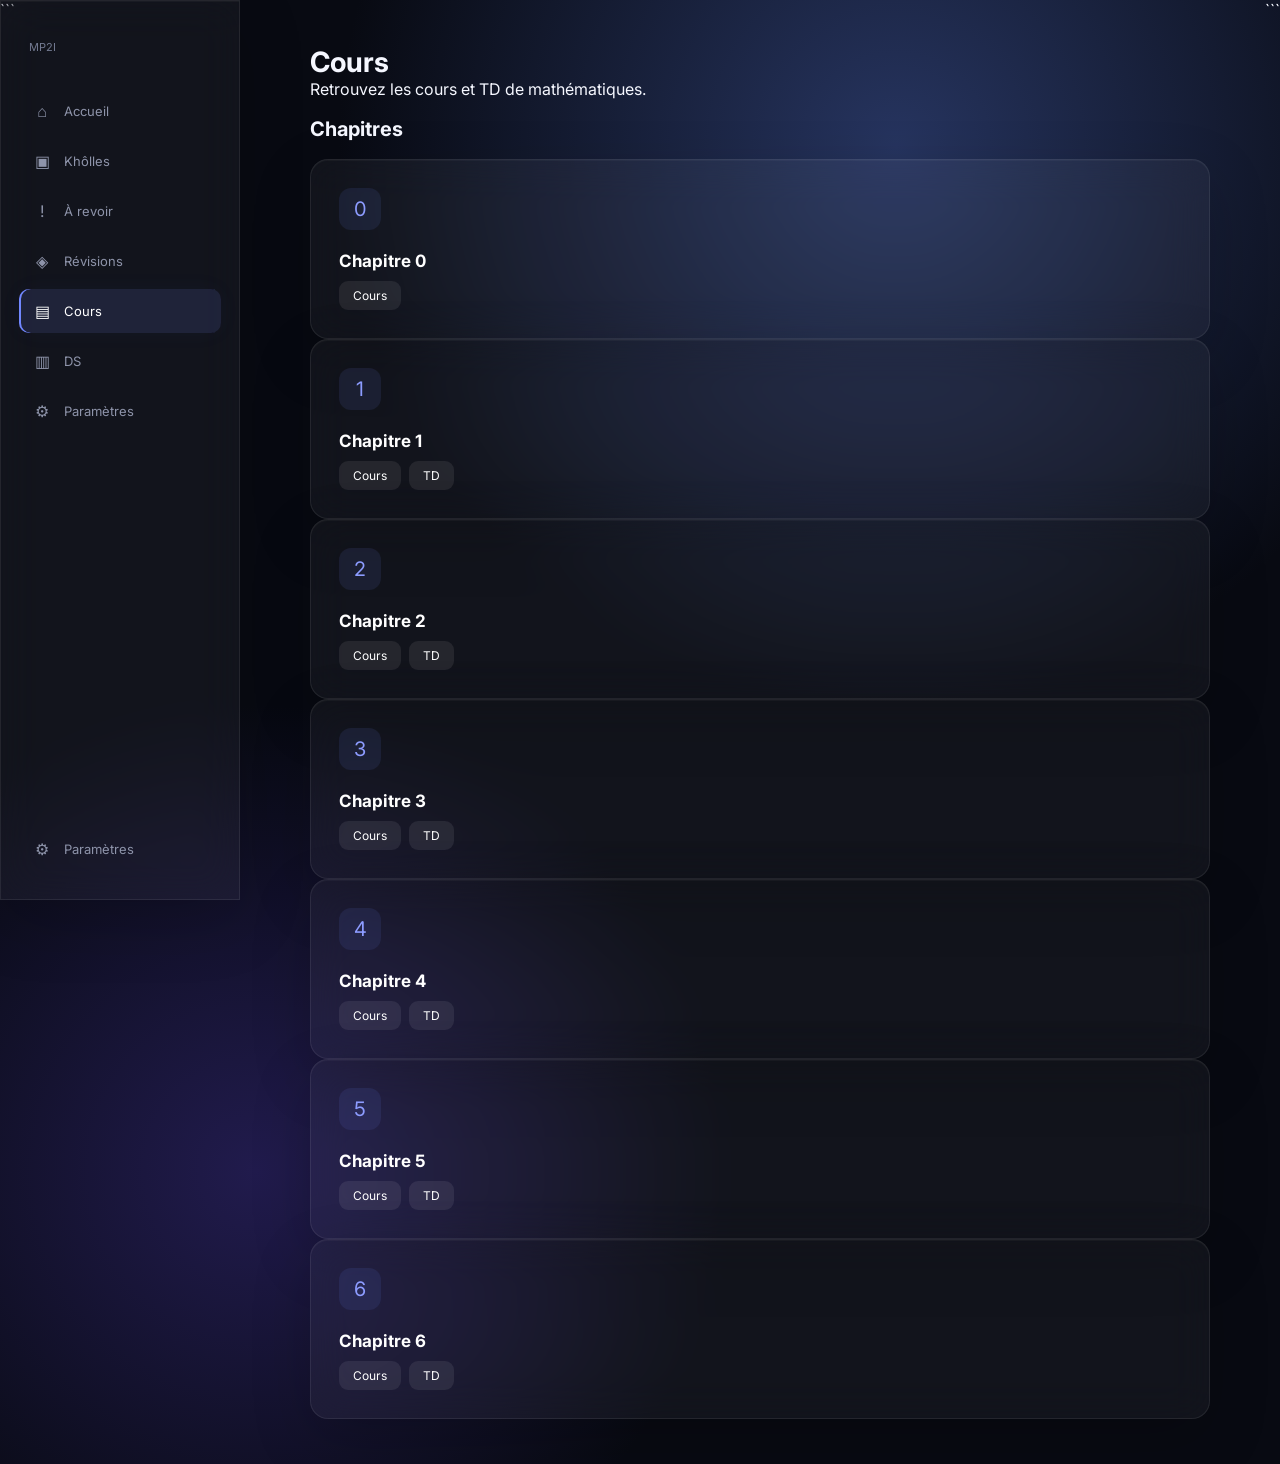
==== commit 24d3e047: "fixes to mobile UI" ====
--- a/cours.html
+++ b/cours.html
@@ -45,6 +45,11 @@
         <a href="ds.html">
             <span>▥</span>
             DS
+        </a>
+
+        <a href="#" id="mobileSettingsButton">
+                <span>⚙</span>
+                Paramètres
         </a>
 
     </nav>
--- a/style.css
+++ b/style.css
@@ -199,18 +199,30 @@
     font-size: 13px;
 }
 
-
+/* AVATAR */
+
+body.theme-purple .avatar {
+    background: linear-gradient(135deg, #8b5cf6, #6366f1);
+}
+
+body.theme-red .avatar {
+    background: linear-gradient(135deg, #ff6262, #ff3d81);
+}
+
+body.theme-green .avatar {
+    background: linear-gradient(135deg, #4ade80, #22c55e);
+}
 .avatar {
-    width: 35px;
-    height: 35px;
-
-    display: grid;
-    place-items: center;
-
+    width: 38px;
+    height: 38px;
     border-radius: 50%;
 
-    background: linear-gradient(135deg, #a00000, #ff0000);
-
+    display: flex;
+    align-items: center;
+    justify-content: center;
+
+    flex-shrink: 0;
+    color: white;
     font-weight: 600;
 }
 
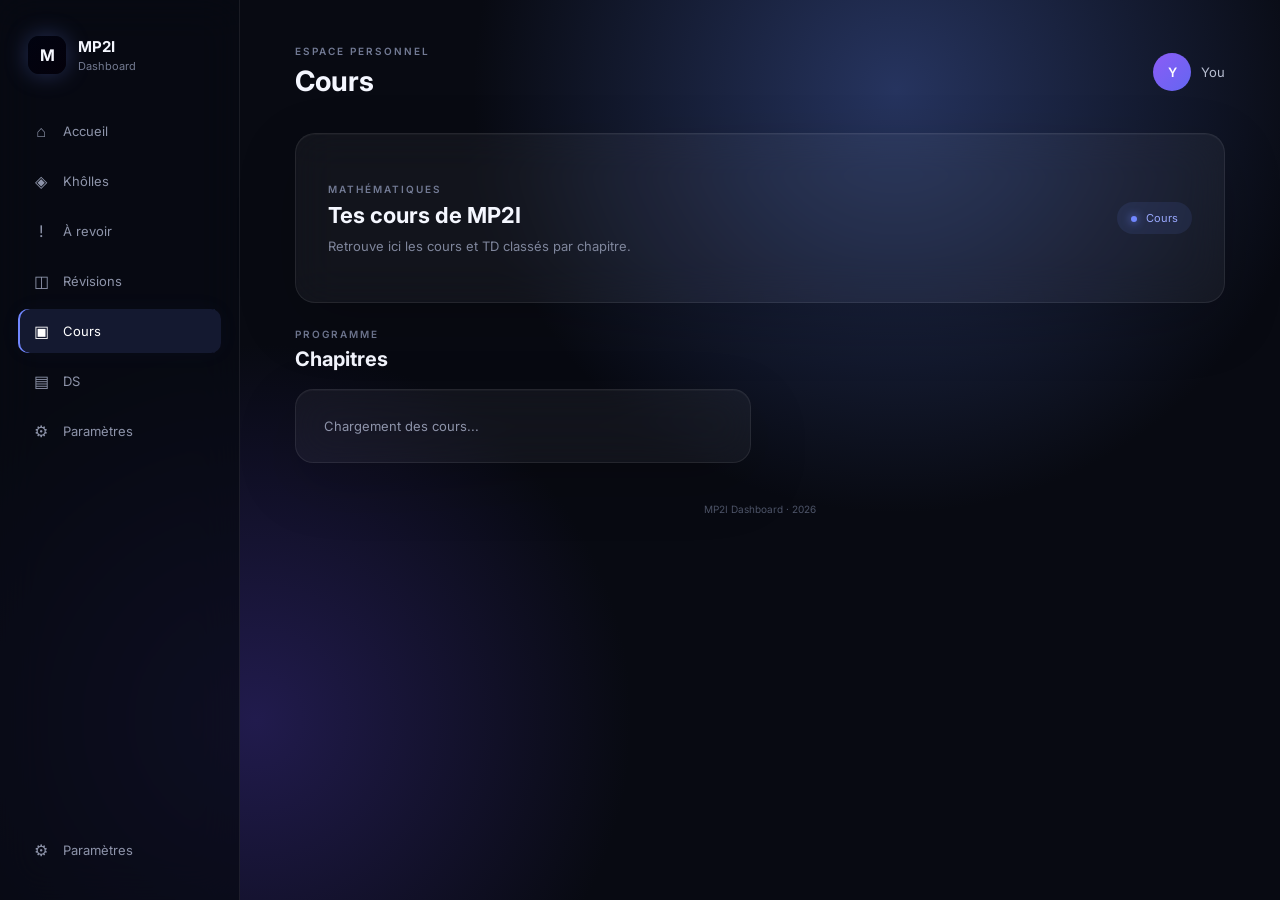
==== commit 79879e83: "Added a bunch  of new features, activity streak !!" ====
--- a/cours.html
+++ b/cours.html
@@ -1,180 +1,350 @@
 <!DOCTYPE html>
-
 <html lang="fr">
+
 <head>
     <meta charset="UTF-8">
     <meta name="viewport" content="width=device-width, initial-scale=1.0">
+
     <title>Cours — MP2I</title>
+
     <link rel="stylesheet" href="style.css">
 </head>
 
 <body>
 
-```
-<aside class="sidebar glass">
-
-    <div class="logo">
-        <span>MP2I</span>
-    </div>
-
-    <nav>
-
-        <a href="index.html">
-            <span>⌂</span>
-            Accueil
-        </a>
-
-        <a href="kholle.html">
-            <span>▣</span>
-            Khôlles
-        </a>
-        <a href="revoir.html">
-            <span>!</span>
-             À revoir
-        </a>
-        <a href="revisions.html">
-            <span>◈</span>
-            Révisions
-        </a>
-
-        <a class="active" href="cours.html">
-            <span>▤</span>
-            Cours
-        </a>
-
-        <a href="ds.html">
-            <span>▥</span>
-            DS
-        </a>
-
-        <a href="#" id="mobileSettingsButton">
+    <!-- ================================
+         SIDEBAR
+    ================================= -->
+
+    <aside class="sidebar">
+
+        <div class="logo">
+
+            <div class="logo-icon">
+                M
+            </div>
+
+            <div>
+                <strong>MP2I</strong>
+                <span>Dashboard</span>
+            </div>
+
+        </div>
+
+
+        <nav>
+
+            <a href="index.html">
+                <span>⌂</span>
+                Accueil
+            </a>
+
+            <a href="kholle.html">
+                <span>◈</span>
+                Khôlles
+            </a>
+
+            <a href="revoir.html">
+                <span>!</span>
+                À revoir
+            </a>
+
+            <a href="revisions.html">
+                <span>◫</span>
+                Révisions
+            </a>
+
+            <a class="active" href="cours.html">
+                <span>▣</span>
+                Cours
+            </a>
+
+            <a href="ds.html">
+                <span>▤</span>
+                DS
+            </a>
+
+            <a
+                href="#"
+                id="mobileSettingsButton"
+            >
                 <span>⚙</span>
                 Paramètres
-        </a>
-
-    </nav>
-
-    <div class="sidebar-bottom">
-
-        <a href="#" id="settingsButton">
-            <span>⚙</span>
-            Paramètres
-        </a>
+            </a>
+
+        </nav>
+
+
+        <div class="sidebar-bottom">
+
+            <a
+                href="#"
+                id="settingsButton"
+            >
+                <span>⚙</span>
+                Paramètres
+            </a>
+
+        </div>
+
+    </aside>
+
+
+    <!-- ================================
+         CONTENU
+    ================================= -->
+
+    <main>
+
+        <header class="topbar">
+
+            <div>
+
+                <p class="eyebrow">
+                    ESPACE PERSONNEL
+                </p>
+
+                <h1>
+                    Cours
+                </h1>
+
+            </div>
+
+
+            <div class="profile">
+
+                <div class="avatar">
+                    Y
+                </div>
+
+                <span>
+                    You
+                </span>
+
+            </div>
+
+        </header>
+
+
+        <!-- ================================
+             INTRODUCTION
+        ================================= -->
+
+        <section class="welcome glass">
+
+            <div>
+
+                <p class="eyebrow">
+                    MATHÉMATIQUES
+                </p>
+
+                <h2>
+                    Tes cours de MP2I
+                </h2>
+
+                <p class="muted">
+                    Retrouve ici les cours et TD
+                    classés par chapitre.
+                </p>
+
+            </div>
+
+
+            <div class="status">
+
+                <span></span>
+
+                Cours
+
+            </div>
+
+        </section>
+
+
+        <!-- ================================
+             CHAPITRES
+        ================================= -->
+
+        <section>
+
+            <div class="section-header">
+
+                <div>
+
+                    <p class="eyebrow">
+                        PROGRAMME
+                    </p>
+
+                    <h2>
+                        Chapitres
+                    </h2>
+
+                </div>
+
+            </div>
+
+
+            <div
+                id="cours-container"
+                class="grid"
+            >
+
+                <div class="glass loading-card">
+
+                    Chargement des cours...
+
+                </div>
+
+            </div>
+
+        </section>
+
+
+        <footer>
+            MP2I Dashboard · 2026
+        </footer>
+
+    </main>
+
+
+    <!-- ================================
+         PANNEAU THÈME
+    ================================= -->
+
+    <div
+        id="themePanel"
+        class="theme-panel glass"
+    >
+
+        <p class="eyebrow">
+            APPARENCE
+        </p>
+
+        <h3>
+            Thème
+        </h3>
+
+
+        <div class="theme-buttons">
+
+            <button
+                onclick="setTheme('purple')"
+            >
+                <span class="theme-dot purple"></span>
+                Violet
+            </button>
+
+
+            <button
+                onclick="setTheme('red')"
+            >
+                <span class="theme-dot red"></span>
+                Rouge
+            </button>
+
+
+            <button
+                onclick="setTheme('green')"
+            >
+                <span class="theme-dot green"></span>
+                Vert
+            </button>
+
+        </div>
 
     </div>
 
-</aside>
-
-
-<main class="main-content">
-
-    <div class="section-header">
-        <h1>Cours</h1>
-        <p>Retrouvez les cours et TD de mathématiques.</p>
-    </div>
-
-
-    <section>
-
-        <div class="section-header">
-            <h2>Chapitres</h2>
-        </div>
-
-        <div id="cours-container" class="dashboard-grid">
-
-            <div class="glass loading-card">
-                Chargement des cours...
-            </div>
-
-        </div>
-
-    </section>
-
-</main>
-
-
-<div id="themePanel" class="theme-panel glass">
-
-    <h3>Thème</h3>
-
-    <button onclick="setTheme('purple')">
-        <span class="theme-dot purple"></span>
-        Violet
-    </button>
-
-    <button onclick="setTheme('red')">
-        <span class="theme-dot red"></span>
-        Rouge
-    </button>
-
-    <button onclick="setTheme('green')">
-        <span class="theme-dot green"></span>
-        Vert
-    </button>
-
-</div>
-
-
-<script>
-
-    const settingsButton =
-        document.getElementById("settingsButton");
-
-    const themePanel =
-        document.getElementById("themePanel");
-
-
-    if (settingsButton && themePanel) {
-
-        settingsButton.addEventListener(
-            "click",
-            function(event) {
-
-                event.preventDefault();
-
-                themePanel.classList.toggle("show");
-
-            }
-        );
-
-    }
-
-
-    function setTheme(theme) {
-
-        document.body.classList.remove(
-            "theme-purple",
-            "theme-red",
-            "theme-green"
-        );
-
-        document.body.classList.add(
-            "theme-" + theme
-        );
-
-        localStorage.setItem(
-            "theme",
-            theme
-        );
-
-    }
-
-
-    const savedTheme =
-        localStorage.getItem("theme") || "purple";
-
-    setTheme(savedTheme);
-
-
-    /*
-     * CHARGEMENT DES COURS
-     */
-
-    const container =
-        document.getElementById("cours-container");
-
-
-    fetch("programmes/cours/cours.json")
+
+    <!-- ================================
+         SCRIPT
+    ================================= -->
+
+    <script src="script.js"></script>
+    <script src="activity.js"></script>
+
+
+    <script>
+
+        /*
+         * PARAMÈTRES
+         */
+
+        const settingsButton =
+            document.getElementById(
+                "settingsButton"
+            );
+
+        const themePanel =
+            document.getElementById(
+                "themePanel"
+            );
+
+
+        if (
+            settingsButton &&
+            themePanel
+        ) {
+
+            settingsButton.addEventListener(
+                "click",
+                function(event) {
+
+                    event.preventDefault();
+
+                    themePanel.classList.toggle(
+                        "show"
+                    );
+
+                }
+            );
+
+        }
+
+
+        /*
+         * PARAMÈTRES MOBILE
+         */
+
+        const mobileSettingsButton =
+            document.getElementById(
+                "mobileSettingsButton"
+            );
+
+
+        if (
+            mobileSettingsButton &&
+            themePanel
+        ) {
+
+            mobileSettingsButton.addEventListener(
+                "click",
+                function(event) {
+
+                    event.preventDefault();
+
+                    themePanel.classList.toggle(
+                        "show"
+                    );
+
+                }
+            );
+
+        }
+
+
+        /*
+         * CHARGEMENT DES COURS
+         */
+
+        const container =
+            document.getElementById(
+                "cours-container"
+            );
+
+
+        fetch(
+            "programmes/cours/cours.json"
+        )
 
         .then(response => {
 
@@ -201,9 +371,13 @@
             ) {
 
                 container.innerHTML = `
+
                     <div class="glass loading-card">
+
                         Aucun cours disponible.
+
                     </div>
+
                 `;
 
                 return;
@@ -212,8 +386,7 @@
 
 
             /*
-             * Regrouper les documents
-             * par chapitre
+             * Regrouper par chapitre
              */
 
             const chapitres = {};
@@ -225,11 +398,15 @@
                     const chapitre =
                         document.chapitre;
 
-                    if (!chapitres[chapitre]) {
+
+                    if (
+                        !chapitres[chapitre]
+                    ) {
 
                         chapitres[chapitre] = {};
 
                     }
+
 
                     chapitres[chapitre][
                         document.type
@@ -250,13 +427,21 @@
 
                         const numA =
                             parseInt(
-                                a.replace("ch", "")
+                                a.replace(
+                                    "ch",
+                                    ""
+                                )
                             );
+
 
                         const numB =
                             parseInt(
-                                b.replace("ch", "")
+                                b.replace(
+                                    "ch",
+                                    ""
+                                )
                             );
+
 
                         return numA - numB;
 
@@ -273,12 +458,18 @@
 
                     const numero =
                         parseInt(
-                            chapitre.replace("ch", "")
+                            chapitre.replace(
+                                "ch",
+                                ""
+                            )
                         );
 
 
                     const card =
-                        document.createElement("div");
+                        document.createElement(
+                            "div"
+                        );
+
 
                     card.className =
                         "dashboard-card glass";
@@ -287,44 +478,62 @@
                     card.innerHTML = `
 
                         <div class="card-icon">
-                            ${numero}
+
+                            ${String(numero).padStart(2, "0")}
+
                         </div>
 
-                        <div class="card-content">
+
+                        <div>
 
                             <h3>
                                 Chapitre ${numero}
                             </h3>
 
+                            <p>
+                                Cours et exercices
+                                disponibles.
+                            </p>
+
+
                             <div class="course-buttons">
 
                                 ${
-                                    chapitres[chapitre].cours
+                                    chapitres[
+                                        chapitre
+                                    ].cours
                                     ?
                                     `
-                                    <a
-                                        class="mini-button"
-                                        href="programmes/cours/${chapitres[chapitre].cours}"
-                                        target="_blank"
-                                    >
-                                        Cours
-                                    </a>
+
+                                        <a
+                                            class="mini-button"
+                                            href="programmes/cours/${chapitres[chapitre].cours}"
+                                            target="_blank"
+                                        >
+                                            Cours →
+                                        </a>
+
                                     `
                                     :
                                     ""
                                 }
 
+
                                 ${
-                                    chapitres[chapitre].td
+                                    chapitres[
+                                        chapitre
+                                    ].td
                                     ?
                                     `
-                                    <a
-                                        class="mini-button"
-                                        href="programmes/cours/${chapitres[chapitre].td}"
-                                        target="_blank"
-                                    >
-                                        TD
-                                    </a>
+
+                                        <a
+                                            class="mini-button"
+                                            href="programmes/cours/${chapitres[chapitre].td}"
+                                            target="_blank"
+                                        >
+                                            TD →
+                                        </a>
+
                                     `
                                     :
                                     ""
@@ -337,16 +546,20 @@
                     `;
 
 
-                    container.appendChild(card);
+                    container.appendChild(
+                        card
+                    );
 
                 }
             );
 
         })
 
+
         .catch(error => {
 
             console.error(error);
+
 
             container.innerHTML = `
 
@@ -361,8 +574,7 @@
 
         });
 
-</script>
-```
-
+    </script>
+<script src="activity.js"></script>
 </body>
-</html>
+</html>
--- a/style.css
+++ b/style.css
@@ -65,7 +65,7 @@
 
     border-radius: 11px;
 
-    background: linear-gradient(135deg, #7187ff, #8d5cff);
+    background: linear-gradient(135deg, #010310, #04010b);
 
     font-weight: 700;
 
@@ -1149,4 +1149,375 @@
         flex: 1;
     }
 
+}
+/* ========================================
+   CARTES DE COURS
+======================================== */
+
+#cours-container {
+    align-items: stretch;
+}
+
+
+#cours-container .dashboard-card {
+    min-height: 150px;
+
+    display: flex;
+    align-items: flex-start;
+
+    gap: 16px;
+
+    position: relative;
+
+    padding: 22px;
+
+    box-sizing: border-box;
+}
+
+
+#cours-container .dashboard-card h3 {
+    margin: 2px 0 7px;
+}
+
+
+#cours-container .dashboard-card p {
+    margin: 0;
+
+    color: #8e94aa;
+
+    font-size: 12px;
+}
+
+
+#cours-container .card-icon {
+    width: 42px;
+    height: 42px;
+
+    flex-shrink: 0;
+
+    display: flex;
+    align-items: center;
+    justify-content: center;
+
+    border-radius: 12px;
+
+    font-size: 13px;
+    font-weight: 600;
+}
+
+
+#cours-container .course-buttons {
+    display: flex;
+
+    gap: 8px;
+
+    margin-top: 16px;
+}
+
+
+#cours-container .mini-button {
+    padding: 8px 13px;
+
+    border-radius: 9px;
+
+    font-size: 11px;
+
+    transition:
+        background 0.2s,
+        transform 0.2s;
+}
+
+
+#cours-container .mini-button:hover {
+    transform: translateY(-1px);
+}
+
+
+/* ========================================
+   MOBILE
+======================================== */
+
+@media screen and (max-width: 700px) {
+
+    #cours-container {
+        grid-template-columns: 1fr;
+    }
+
+
+    #cours-container .dashboard-card {
+        min-height: 135px;
+
+        padding: 18px;
+    }
+
+
+    #cours-container .card-icon {
+        width: 38px;
+        height: 38px;
+
+        border-radius: 10px;
+    }
+
+
+    #cours-container .course-buttons {
+        margin-top: 13px;
+    }
+
+}
+/* ========================================
+   ACTIVITÉ
+======================================== */
+
+.activity-panel {
+    margin-top: 18px;
+    padding: 22px;
+    border-radius: 18px;
+}
+
+
+.activity-stats {
+    display: grid;
+    grid-template-columns:
+        repeat(4, 1fr);
+
+    gap: 12px;
+}
+
+
+.activity-stat {
+    display: flex;
+    align-items: center;
+    gap: 12px;
+
+    padding: 15px;
+
+    border-radius: 14px;
+
+    background:
+        rgba(255, 255, 255, 0.035);
+
+    border:
+        1px solid rgba(
+            255,
+            255,
+            255,
+            0.05
+        );
+}
+
+
+.activity-stat-icon {
+    display: flex;
+
+    align-items: center;
+    justify-content: center;
+
+    width: 38px;
+    height: 38px;
+
+    flex-shrink: 0;
+
+    border-radius: 11px;
+
+    background:
+        rgba(255, 255, 255, 0.06);
+
+    font-size: 18px;
+}
+
+
+.activity-stat strong {
+    display: block;
+
+    color: white;
+
+    font-size: 16px;
+
+    margin-bottom: 3px;
+}
+
+
+.activity-stat span:not(
+    .activity-stat-icon
+) {
+    display: block;
+
+    color: #8e94aa;
+
+    font-size: 11px;
+}
+
+
+/* ========================================
+   HEATMAP
+======================================== */
+
+.heatmap-wrapper {
+    margin-top: 25px;
+
+    overflow-x: auto;
+
+    padding-bottom: 5px;
+}
+
+
+.heatmap-title {
+    margin-bottom: 12px;
+
+    color: #8e94aa;
+
+    font-size: 12px;
+}
+
+
+.activity-heatmap {
+    display: grid;
+
+    grid-template-columns:
+        repeat(53, 1fr);
+
+    grid-template-rows:
+        repeat(7, 11px);
+
+    grid-auto-flow: column;
+
+    gap: 4px;
+
+    min-width: 620px;
+}
+
+
+.activity-cell {
+    width: 11px;
+    height: 11px;
+
+    border-radius: 3px;
+
+    box-sizing: border-box;
+
+    background:
+        rgba(255, 255, 255, 0.055);
+}
+
+
+/* Violet */
+
+body.theme-purple
+.activity-cell.activity-0 {
+    background:
+        rgba(139, 92, 246, 0.08);
+}
+
+body.theme-purple
+.activity-cell.activity-1 {
+    background:
+        rgba(139, 92, 246, 0.28);
+}
+
+body.theme-purple
+.activity-cell.activity-2 {
+    background:
+        rgba(139, 92, 246, 0.48);
+}
+
+body.theme-purple
+.activity-cell.activity-3 {
+    background:
+        rgba(139, 92, 246, 0.68);
+}
+
+body.theme-purple
+.activity-cell.activity-4 {
+    background:
+        rgba(139, 92, 246, 0.95);
+}
+
+
+/* Rouge */
+
+body.theme-red
+.activity-cell.activity-0 {
+    background:
+        rgba(255, 98, 98, 0.08);
+}
+
+body.theme-red
+.activity-cell.activity-1 {
+    background:
+        rgba(255, 98, 98, 0.28);
+}
+
+body.theme-red
+.activity-cell.activity-2 {
+    background:
+        rgba(255, 98, 98, 0.48);
+}
+
+body.theme-red
+.activity-cell.activity-3 {
+    background:
+        rgba(255, 98, 98, 0.68);
+}
+
+body.theme-red
+.activity-cell.activity-4 {
+    background:
+        rgba(255, 98, 98, 0.95);
+}
+
+
+/* Vert */
+
+body.theme-green
+.activity-cell.activity-0 {
+    background:
+        rgba(74, 222, 128, 0.08);
+}
+
+body.theme-green
+.activity-cell.activity-1 {
+    background:
+        rgba(74, 222, 128, 0.28);
+}
+
+body.theme-green
+.activity-cell.activity-2 {
+    background:
+        rgba(74, 222, 128, 0.48);
+}
+
+body.theme-green
+.activity-cell.activity-3 {
+    background:
+        rgba(74, 222, 128, 0.68);
+}
+
+body.theme-green
+.activity-cell.activity-4 {
+    background:
+        rgba(74, 222, 128, 0.95);
+}
+
+
+.heatmap-legend {
+    display: flex;
+
+    align-items: center;
+
+    justify-content: flex-end;
+
+    gap: 5px;
+
+    margin-top: 10px;
+
+    color: #8e94aa;
+
+    font-size: 10px;
+}
+
+
+.heatmap-legend .activity-cell {
+    display: block;
+
+    flex-shrink: 0;
 }
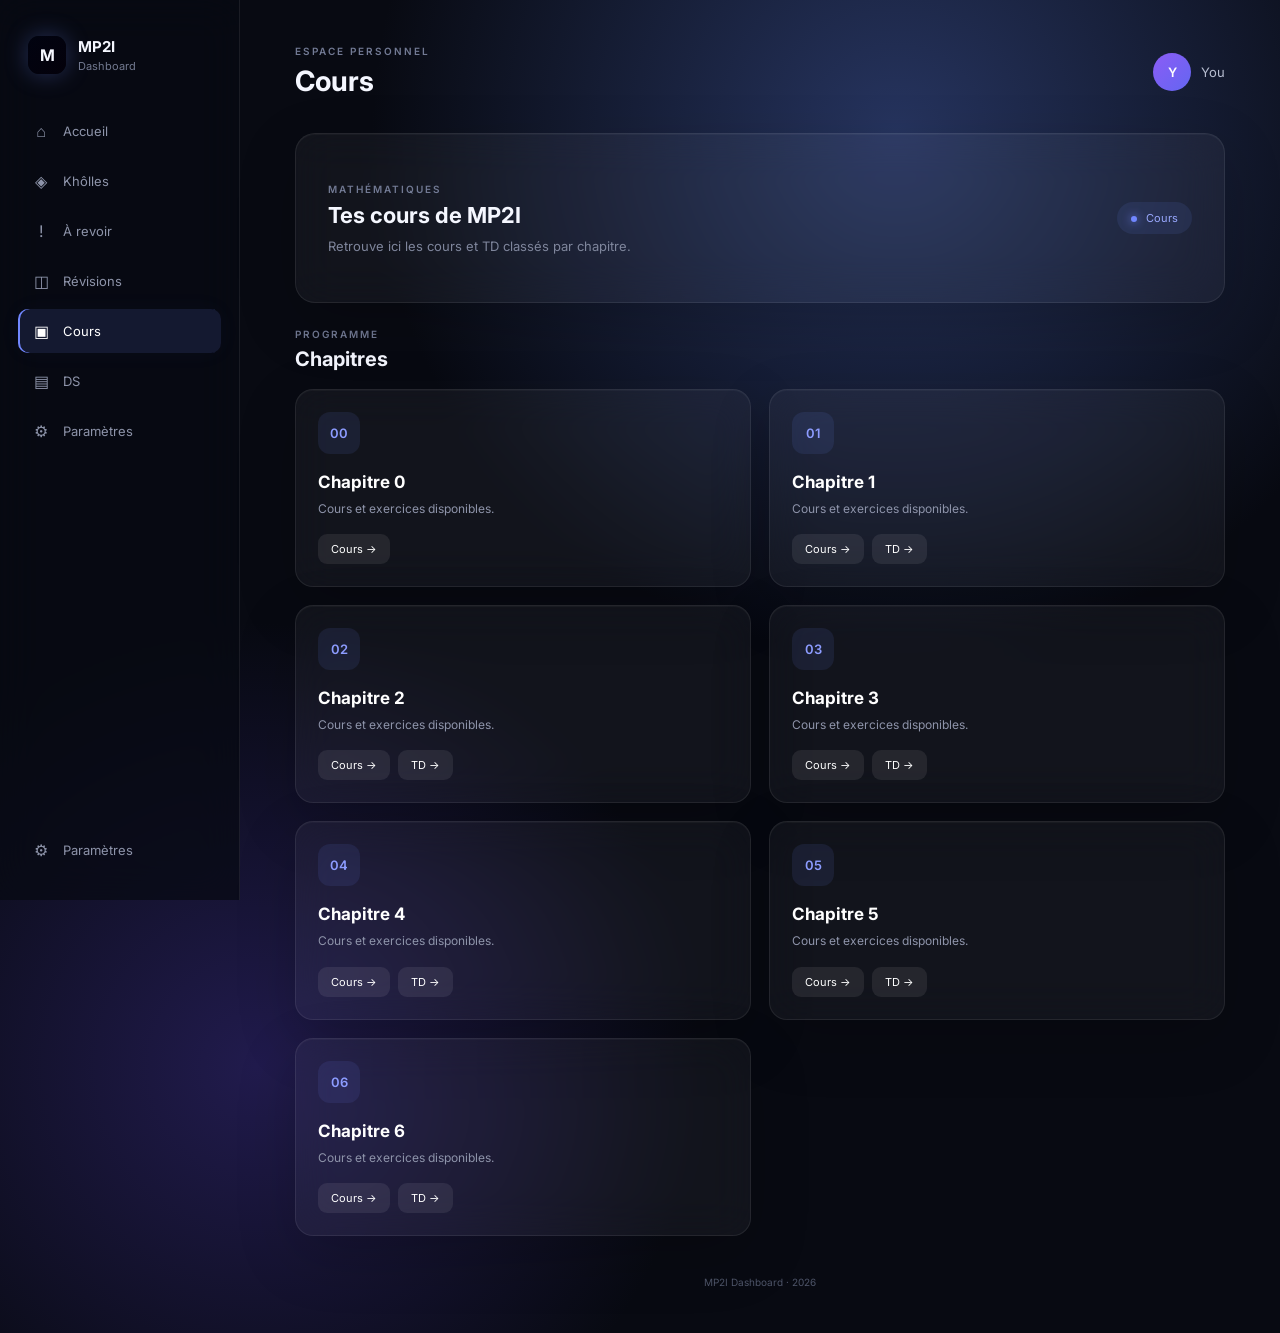
==== commit 03d2d0b2: "other fixes" ====
--- a/cours.html
+++ b/cours.html
@@ -259,322 +259,8 @@
          SCRIPT
     ================================= -->
 
-    <script src="script.js"></script>
-    <script src="activity.js"></script>
-
-
-    <script>
-
-        /*
-         * PARAMÈTRES
-         */
-
-        const settingsButton =
-            document.getElementById(
-                "settingsButton"
-            );
-
-        const themePanel =
-            document.getElementById(
-                "themePanel"
-            );
-
-
-        if (
-            settingsButton &&
-            themePanel
-        ) {
-
-            settingsButton.addEventListener(
-                "click",
-                function(event) {
-
-                    event.preventDefault();
-
-                    themePanel.classList.toggle(
-                        "show"
-                    );
-
-                }
-            );
-
-        }
-
-
-        /*
-         * PARAMÈTRES MOBILE
-         */
-
-        const mobileSettingsButton =
-            document.getElementById(
-                "mobileSettingsButton"
-            );
-
-
-        if (
-            mobileSettingsButton &&
-            themePanel
-        ) {
-
-            mobileSettingsButton.addEventListener(
-                "click",
-                function(event) {
-
-                    event.preventDefault();
-
-                    themePanel.classList.toggle(
-                        "show"
-                    );
-
-                }
-            );
-
-        }
-
-
-        /*
-         * CHARGEMENT DES COURS
-         */
-
-        const container =
-            document.getElementById(
-                "cours-container"
-            );
-
-
-        fetch(
-            "programmes/cours/cours.json"
-        )
-
-        .then(response => {
-
-            if (!response.ok) {
-
-                throw new Error(
-                    "cours.json introuvable"
-                );
-
-            }
-
-            return response.json();
-
-        })
-
-        .then(data => {
-
-            container.innerHTML = "";
-
-
-            if (
-                !data.programmes ||
-                data.programmes.length === 0
-            ) {
-
-                container.innerHTML = `
-
-                    <div class="glass loading-card">
-
-                        Aucun cours disponible.
-
-                    </div>
-
-                `;
-
-                return;
-
-            }
-
-
-            /*
-             * Regrouper par chapitre
-             */
-
-            const chapitres = {};
-
-
-            data.programmes.forEach(
-                document => {
-
-                    const chapitre =
-                        document.chapitre;
-
-
-                    if (
-                        !chapitres[chapitre]
-                    ) {
-
-                        chapitres[chapitre] = {};
-
-                    }
-
-
-                    chapitres[chapitre][
-                        document.type
-                    ] = document.url;
-
-                }
-            );
-
-
-            /*
-             * Trier les chapitres
-             */
-
-            const liste =
-                Object.keys(chapitres)
-                .sort(
-                    (a, b) => {
-
-                        const numA =
-                            parseInt(
-                                a.replace(
-                                    "ch",
-                                    ""
-                                )
-                            );
-
-
-                        const numB =
-                            parseInt(
-                                b.replace(
-                                    "ch",
-                                    ""
-                                )
-                            );
-
-
-                        return numA - numB;
-
-                    }
-                );
-
-
-            /*
-             * Créer les cartes
-             */
-
-            liste.forEach(
-                chapitre => {
-
-                    const numero =
-                        parseInt(
-                            chapitre.replace(
-                                "ch",
-                                ""
-                            )
-                        );
-
-
-                    const card =
-                        document.createElement(
-                            "div"
-                        );
-
-
-                    card.className =
-                        "dashboard-card glass";
-
-
-                    card.innerHTML = `
-
-                        <div class="card-icon">
-
-                            ${String(numero).padStart(2, "0")}
-
-                        </div>
-
-
-                        <div>
-
-                            <h3>
-                                Chapitre ${numero}
-                            </h3>
-
-                            <p>
-                                Cours et exercices
-                                disponibles.
-                            </p>
-
-
-                            <div class="course-buttons">
-
-                                ${
-                                    chapitres[
-                                        chapitre
-                                    ].cours
-                                    ?
-                                    `
-
-                                        <a
-                                            class="mini-button"
-                                            href="programmes/cours/${chapitres[chapitre].cours}"
-                                            target="_blank"
-                                        >
-                                            Cours →
-                                        </a>
-
-                                    `
-                                    :
-                                    ""
-                                }
-
-
-                                ${
-                                    chapitres[
-                                        chapitre
-                                    ].td
-                                    ?
-                                    `
-
-                                        <a
-                                            class="mini-button"
-                                            href="programmes/cours/${chapitres[chapitre].td}"
-                                            target="_blank"
-                                        >
-                                            TD →
-                                        </a>
-
-                                    `
-                                    :
-                                    ""
-                                }
-
-                            </div>
-
-                        </div>
-
-                    `;
-
-
-                    container.appendChild(
-                        card
-                    );
-
-                }
-            );
-
-        })
-
-
-        .catch(error => {
-
-            console.error(error);
-
-
-            container.innerHTML = `
-
-                <div class="glass loading-card">
-
-                    Impossible de charger
-                    les cours.
-
-                </div>
-
-            `;
-
-        });
-
-    </script>
+<script src="script.js"></script>
 <script src="activity.js"></script>
+<script src="cours.js"></script>
 </body>
 </html>
